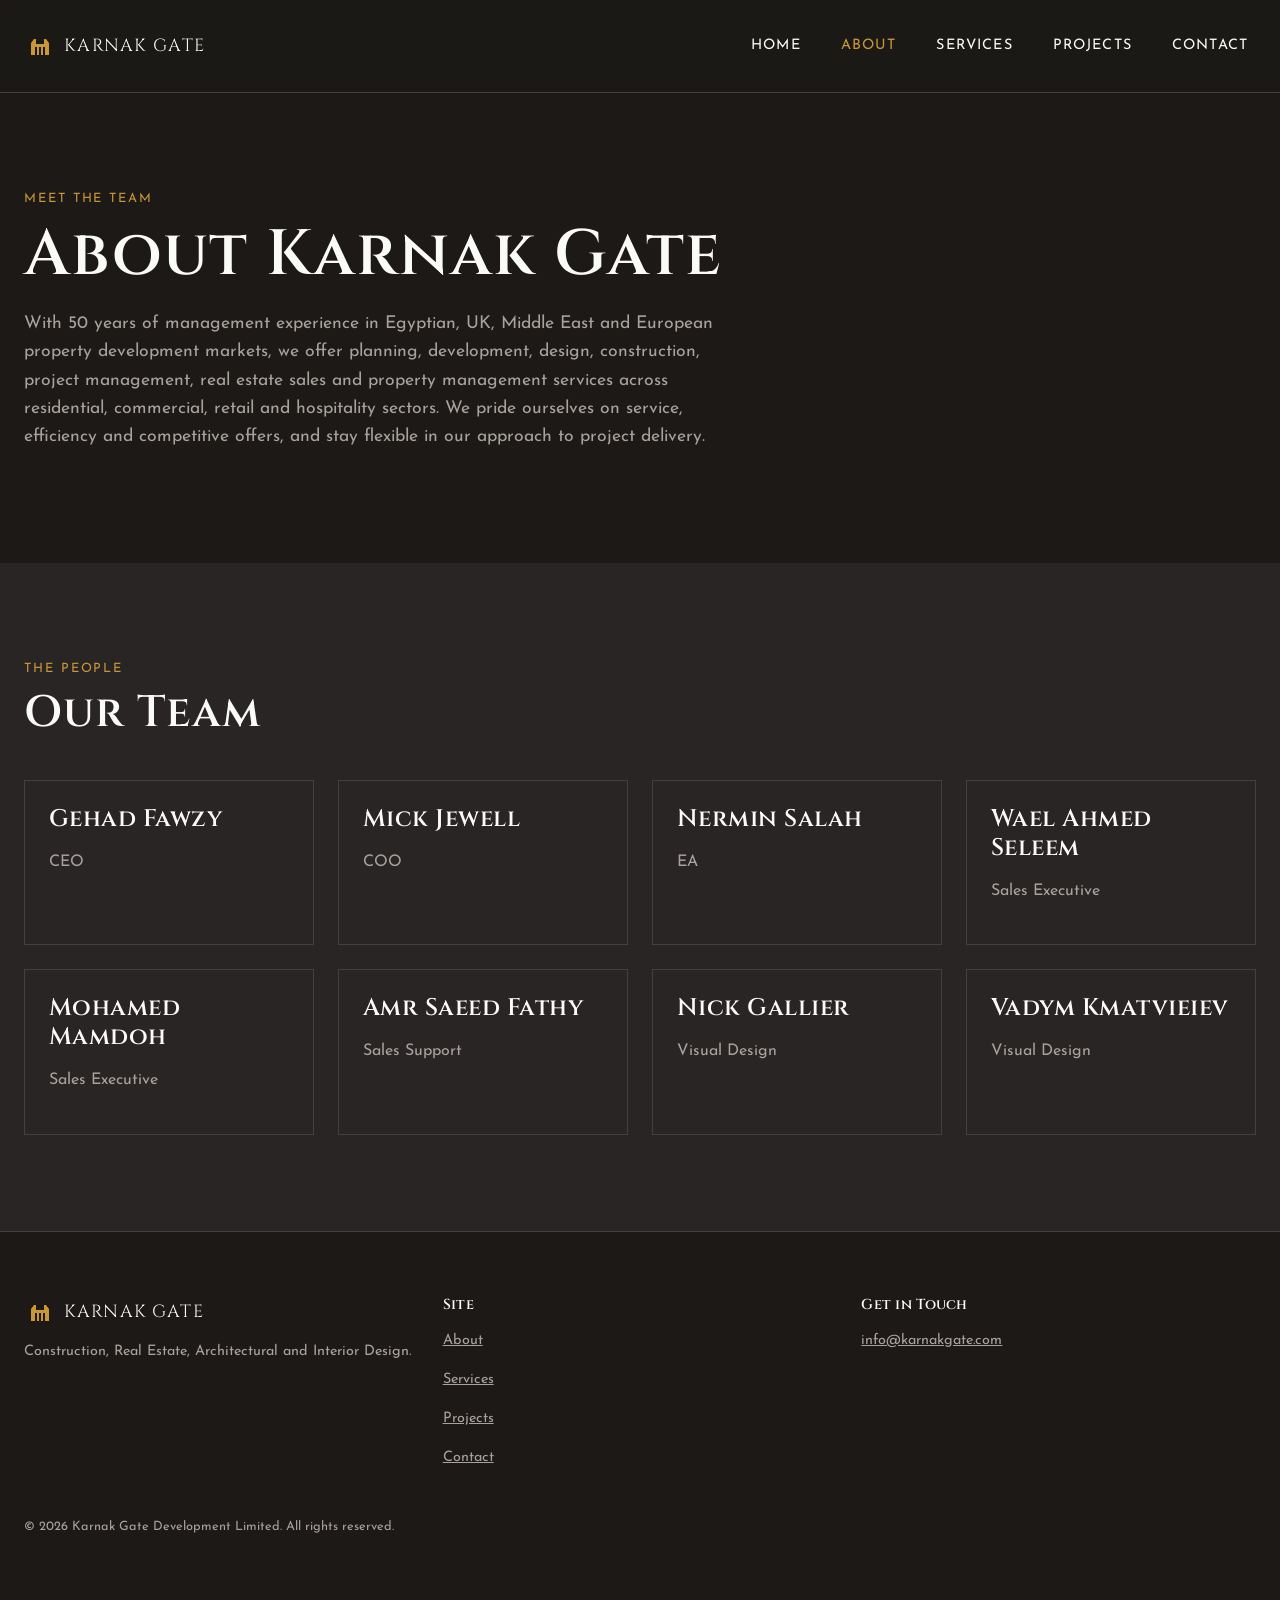
==== about.html @ 5821c365 "Build Karnak Gate static site (5 pages, styles, scripts) Co-Authored-By: Claude Sonnet 5 <noreply@an" ====
<!doctype html>
<html lang="en">
<head>
<meta charset="UTF-8">
<meta name="viewport" content="width=device-width, initial-scale=1">
<title>About | Karnak Gate</title>
<meta name="description" content="Meet the team at Karnak Gate Development Limited — 50 years of property development experience across Egypt, the UK, the Middle East and Europe.">
<link rel="icon" href="favicon.svg" type="image/svg+xml">
<link rel="preconnect" href="https://fonts.googleapis.com">
<link rel="preconnect" href="https://fonts.gstatic.com" crossorigin>
<link href="https://fonts.googleapis.com/css2?family=Cinzel:wght@500;600;700&family=Josefin+Sans:wght@300;400;500;600&display=swap" rel="stylesheet">
<link rel="stylesheet" href="css/styles.css">
</head>
<body>
<a class="skip-link" href="#main">Skip to content</a>
<header class="site-header">
  <div class="container">
    <a class="brand" href="index.html">
      <svg viewBox="0 0 64 64" aria-hidden="true"><path d="M14 50V26l6-8h4v10h16V18h4l6 8v24h-8V34h-4v16h-4V34h-4v16h-4V34h-4v16z"/></svg>
      <span class="brand-name">KARNAK GATE</span>
    </a>
    <nav class="nav" aria-label="Primary">
      <ul class="nav-links" id="nav-links">
        <li><a href="index.html">Home</a></li>
        <li><a href="about.html" aria-current="page">About</a></li>
        <li><a href="services.html">Services</a></li>
        <li><a href="projects.html">Projects</a></li>
        <li><a href="contact.html">Contact</a></li>
      </ul>
      <button class="nav-toggle" aria-label="Toggle navigation menu" aria-expanded="false" aria-controls="nav-links">
        <svg width="20" height="20" viewBox="0 0 20 20" aria-hidden="true"><path d="M2 5h16M2 10h16M2 15h16" stroke="currentColor" stroke-width="2"/></svg>
      </button>
    </nav>
  </div>
</header>

<main id="main">
  <section class="section">
    <div class="container">
      <span class="eyebrow reveal">Meet the Team</span>
      <h1 class="reveal">About Karnak Gate</h1>
      <p class="reveal" style="max-width:720px;font-size:1.1rem;">With 50 years of management experience in Egyptian, UK, Middle East and European property development markets, we offer planning, development, design, construction, project management, real estate sales and property management services across residential, commercial, retail and hospitality sectors. We pride ourselves on service, efficiency and competitive offers, and stay flexible in our approach to project delivery.</p>
    </div>
  </section>

  <section class="section section-panel">
    <div class="container">
      <div class="section-header reveal">
        <span class="eyebrow">The People</span>
        <h2>Our Team</h2>
      </div>
      <div class="card-grid">
        <div class="card reveal"><h3>Gehad Fawzy</h3><p>CEO</p></div>
        <div class="card reveal"><h3>Mick Jewell</h3><p>COO</p></div>
        <div class="card reveal"><h3>Nermin Salah</h3><p>EA</p></div>
        <div class="card reveal"><h3>Wael Ahmed Seleem</h3><p>Sales Executive</p></div>
        <div class="card reveal"><h3>Mohamed Mamdoh</h3><p>Sales Executive</p></div>
        <div class="card reveal"><h3>Amr Saeed Fathy</h3><p>Sales Support</p></div>
        <div class="card reveal"><h3>Nick Gallier</h3><p>Visual Design</p></div>
        <div class="card reveal"><h3>Vadym Kmatvieiev</h3><p>Visual Design</p></div>
      </div>
    </div>
  </section>
</main>

<footer class="site-footer">
  <div class="container footer-grid">
    <div>
      <div class="brand" style="margin-bottom:0.75rem;">
        <svg viewBox="0 0 64 64" width="28" height="28" aria-hidden="true"><path d="M14 50V26l6-8h4v10h16V18h4l6 8v24h-8V34h-4v16h-4V34h-4v16h-4V34h-4v16z" fill="#C9973A"/></svg>
        <span class="brand-name">KARNAK GATE</span>
      </div>
      <p>Construction, Real Estate, Architectural and Interior Design.</p>
    </div>
    <div>
      <h4 style="font-size:0.9rem;color:var(--stone);">Site</h4>
      <p><a href="about.html">About</a></p>
      <p><a href="services.html">Services</a></p>
      <p><a href="projects.html">Projects</a></p>
      <p><a href="contact.html">Contact</a></p>
    </div>
    <div>
      <h4 style="font-size:0.9rem;color:var(--stone);">Get in Touch</h4>
      <p><a href="mailto:info@karnakgate.com">info@karnakgate.com</a></p>
    </div>
  </div>
  <div class="container" style="margin-top:2rem;font-size:0.8rem;">
    &copy; 2026 Karnak Gate Development Limited. All rights reserved.
  </div>
</footer>

<script src="js/main.js" defer></script>
</body>
</html>
---- css/styles.css ----
/* css/styles.css */
:root {
  --ink: #1C1917;
  --panel: #292524;
  --stone: #FAFAF9;
  --muted: #A8A29E;
  --gold: #C9973A;
  --border: #44403C;

  --font-head: 'Cinzel', serif;
  --font-body: 'Josefin Sans', sans-serif;

  --space-1: 0.5rem;
  --space-2: 1rem;
  --space-3: 1.5rem;
  --space-4: 2.5rem;
  --space-5: 4rem;
  --space-6: 6rem;

  --radius: 2px;
  --max-width: 1280px;
}

*, *::before, *::after { box-sizing: border-box; }
html { scroll-behavior: smooth; }
@media (prefers-reduced-motion: reduce) {
  html { scroll-behavior: auto; }
  *, *::before, *::after {
    animation-duration: 0.001ms !important;
    animation-iteration-count: 1 !important;
    transition-duration: 0.001ms !important;
  }
}

body {
  margin: 0;
  background: var(--ink);
  color: var(--stone);
  font-family: var(--font-body);
  font-size: 16px;
  line-height: 1.6;
  -webkit-font-smoothing: antialiased;
}

h1, h2, h3, h4 {
  font-family: var(--font-head);
  font-weight: 600;
  line-height: 1.2;
  margin: 0 0 var(--space-2);
  letter-spacing: 0.02em;
}
h1 { font-size: clamp(2.25rem, 5vw, 4rem); }
h2 { font-size: clamp(1.75rem, 3.5vw, 2.75rem); }
h3 { font-size: clamp(1.25rem, 2vw, 1.5rem); }
p { margin: 0 0 var(--space-2); color: var(--muted); }
a { color: var(--gold); }

img { max-width: 100%; display: block; }

.skip-link {
  position: absolute;
  left: -999px;
  top: 0;
  background: var(--gold);
  color: var(--ink);
  padding: var(--space-1) var(--space-2);
  z-index: 100;
}
.skip-link:focus {
  left: var(--space-2);
  top: var(--space-2);
}

a:focus-visible,
button:focus-visible,
[tabindex]:focus-visible {
  outline: 2px solid var(--gold);
  outline-offset: 3px;
}

.container {
  max-width: var(--max-width);
  margin: 0 auto;
  padding: 0 var(--space-3);
}

/* Header */
.site-header {
  position: sticky;
  top: 0;
  z-index: 50;
  background: rgba(28, 25, 23, 0.92);
  backdrop-filter: blur(6px);
  border-bottom: 1px solid var(--border);
  transition: padding 250ms ease;
}
.site-header .container {
  display: flex;
  align-items: center;
  justify-content: space-between;
  padding-top: var(--space-3);
  padding-bottom: var(--space-3);
  transition: padding 250ms ease;
}
.site-header.is-condensed .container {
  padding-top: var(--space-1);
  padding-bottom: var(--space-1);
}
.brand {
  display: flex;
  align-items: center;
  gap: var(--space-1);
  color: var(--stone);
  text-decoration: none;
  font-family: var(--font-head);
  letter-spacing: 0.08em;
}
.brand svg { width: 32px; height: 32px; fill: var(--gold); }
.brand-name { font-size: 1.1rem; }

.nav { display: flex; align-items: center; gap: var(--space-4); }
.nav-links {
  display: flex;
  gap: var(--space-3);
  list-style: none;
  margin: 0;
  padding: 0;
}
.nav-links a {
  color: var(--stone);
  text-decoration: none;
  font-size: 0.9rem;
  letter-spacing: 0.08em;
  text-transform: uppercase;
  padding: var(--space-1);
  min-height: 44px;
  display: inline-flex;
  align-items: center;
}
.nav-links a:hover,
.nav-links a[aria-current="page"] {
  color: var(--gold);
}
.nav-toggle {
  display: none;
  background: none;
  border: 1px solid var(--border);
  color: var(--stone);
  width: 44px;
  height: 44px;
  cursor: pointer;
}

@media (max-width: 768px) {
  .nav-toggle { display: inline-flex; align-items: center; justify-content: center; }
  .nav-links {
    position: fixed;
    inset: 72px 0 0 0;
    flex-direction: column;
    background: var(--ink);
    padding: var(--space-4) var(--space-3);
    transform: translateY(-8px);
    opacity: 0;
    pointer-events: none;
    transition: opacity 250ms ease, transform 250ms ease;
  }
  .nav-links.is-open {
    opacity: 1;
    transform: translateY(0);
    pointer-events: auto;
  }
  .nav-links a { font-size: 1.1rem; }
}

/* Buttons */
.btn {
  display: inline-flex;
  align-items: center;
  justify-content: center;
  min-height: 44px;
  padding: 0 var(--space-3);
  border: 1px solid var(--gold);
  color: var(--gold);
  text-decoration: none;
  text-transform: uppercase;
  letter-spacing: 0.08em;
  font-size: 0.85rem;
  background: transparent;
  cursor: pointer;
  transition: background 200ms ease, color 200ms ease;
}
.btn:hover { background: var(--gold); color: var(--ink); }
.btn-primary { background: var(--gold); color: var(--ink); }
.btn-primary:hover { background: #dcae52; }

/* Sections */
.section { padding: var(--space-6) 0; }
.section-panel { background: var(--panel); }
.section-header { max-width: 640px; margin-bottom: var(--space-4); }
.eyebrow {
  color: var(--gold);
  text-transform: uppercase;
  letter-spacing: 0.15em;
  font-size: 0.8rem;
  display: block;
  margin-bottom: var(--space-1);
}

/* Hero */
.hero {
  padding: var(--space-6) 0 var(--space-5);
  background:
    radial-gradient(circle at 85% 20%, rgba(201, 151, 58, 0.14), transparent 55%),
    linear-gradient(180deg, var(--ink), #14110f);
  border-bottom: 1px solid var(--border);
}

/* Stat strip */
.stat-strip {
  display: grid;
  grid-template-columns: repeat(auto-fit, minmax(160px, 1fr));
  gap: var(--space-3);
  border-top: 1px solid var(--border);
  border-bottom: 1px solid var(--border);
  padding: var(--space-4) 0;
}
.stat { text-align: center; }
.stat-value {
  font-family: var(--font-head);
  font-size: clamp(2rem, 4vw, 3rem);
  color: var(--gold);
  display: block;
}
.stat-label {
  color: var(--muted);
  text-transform: uppercase;
  letter-spacing: 0.08em;
  font-size: 0.8rem;
}

/* Cards / grid */
.card-grid {
  display: grid;
  grid-template-columns: repeat(auto-fill, minmax(280px, 1fr));
  gap: var(--space-3);
}
.card {
  background: var(--panel);
  border: 1px solid var(--border);
  padding: var(--space-3);
  transition: transform 250ms ease, border-color 250ms ease;
}
.card:hover { transform: translateY(-4px); border-color: var(--gold); }
.card svg { width: 40px; height: 40px; fill: var(--gold); margin-bottom: var(--space-2); }

/* Filter chips */
.filter-bar {
  display: flex;
  flex-wrap: wrap;
  gap: var(--space-1);
  margin-bottom: var(--space-4);
}
.filter-chip {
  min-height: 44px;
  padding: 0 var(--space-2);
  border: 1px solid var(--border);
  background: transparent;
  color: var(--muted);
  cursor: pointer;
  text-transform: uppercase;
  letter-spacing: 0.06em;
  font-size: 0.8rem;
  font-family: var(--font-body);
}
.filter-chip[aria-pressed="true"] {
  border-color: var(--gold);
  color: var(--gold);
}

/* Reveal-on-scroll */
.reveal {
  opacity: 0;
  transform: translateY(12px);
  transition: opacity 350ms ease-out, transform 350ms ease-out;
}
.reveal.is-visible { opacity: 1; transform: translateY(0); }
@media (prefers-reduced-motion: reduce) {
  .reveal { opacity: 1; transform: none; transition: none; }
}

/* Footer */
.site-footer {
  border-top: 1px solid var(--border);
  padding: var(--space-5) 0;
  color: var(--muted);
  font-size: 0.9rem;
}
.site-footer a { color: var(--muted); }
.site-footer a:hover { color: var(--gold); }
.footer-grid {
  display: grid;
  grid-template-columns: repeat(auto-fit, minmax(200px, 1fr));
  gap: var(--space-3);
}
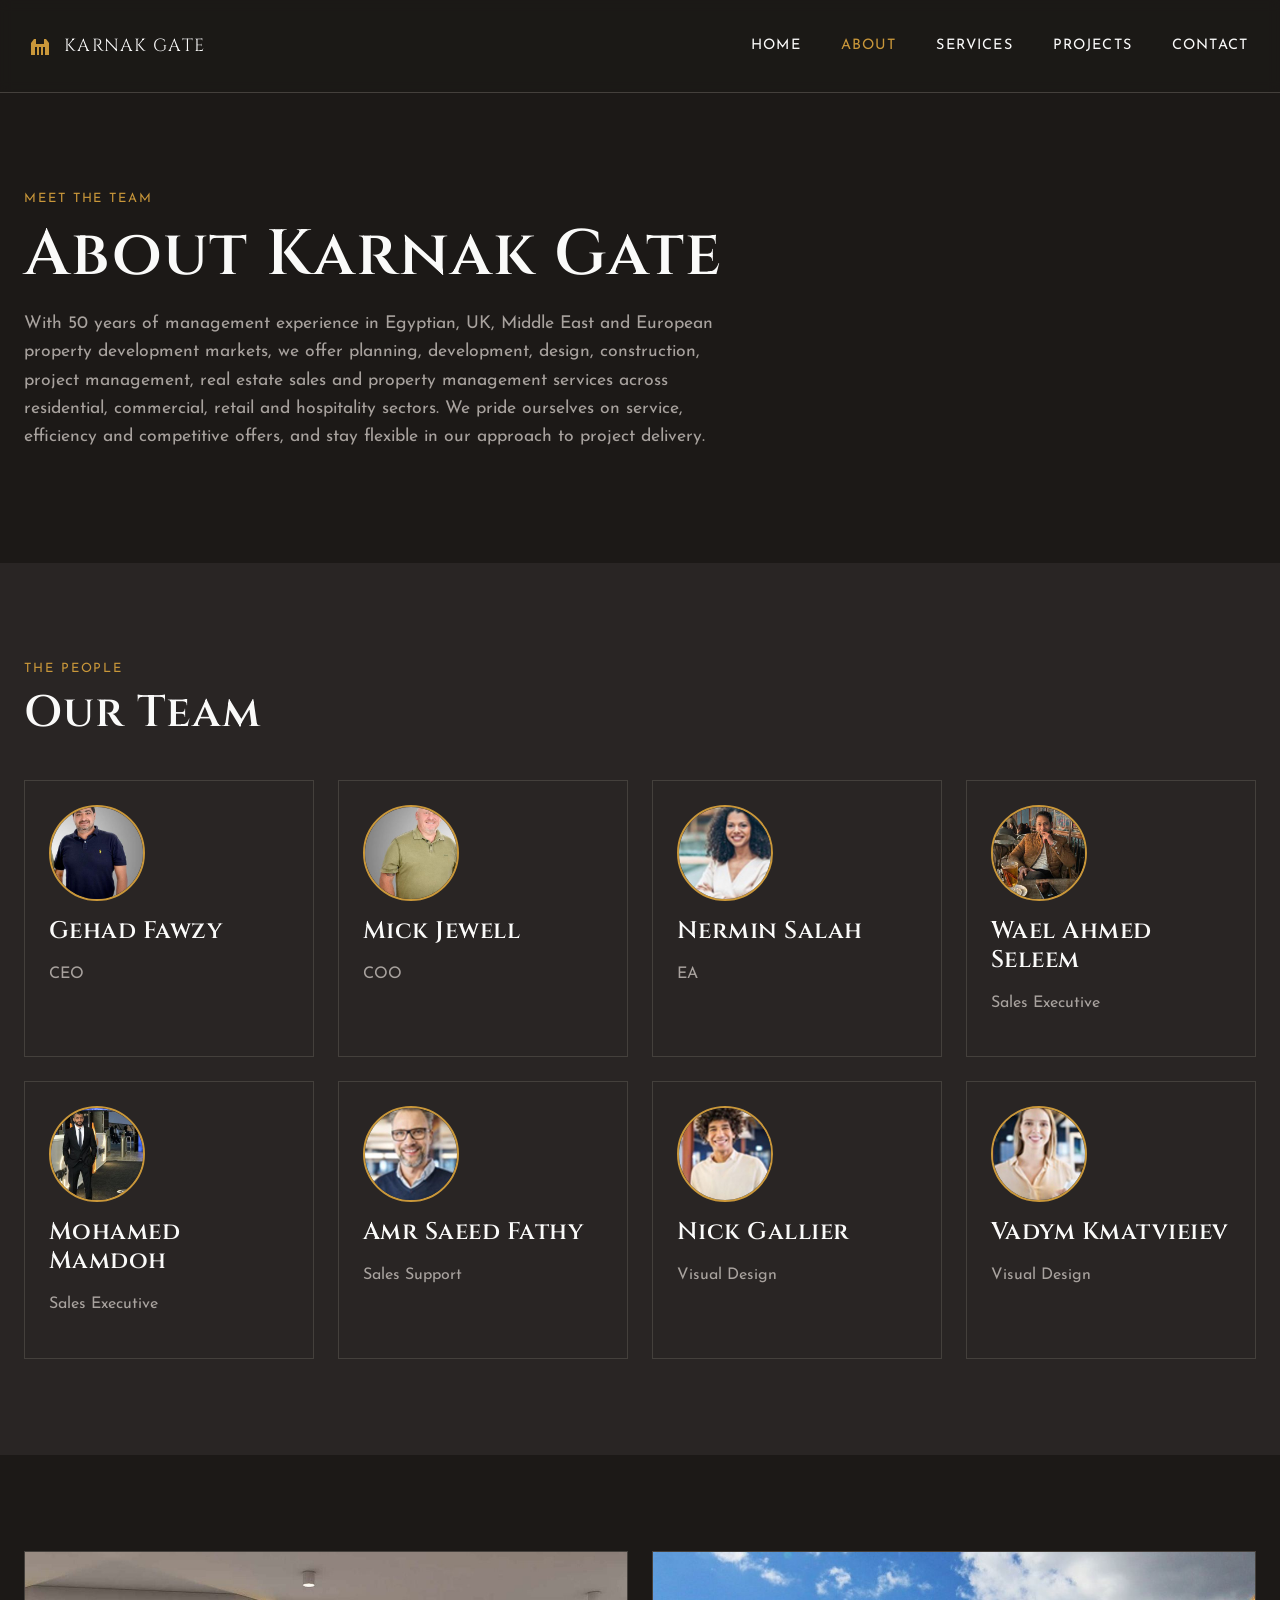
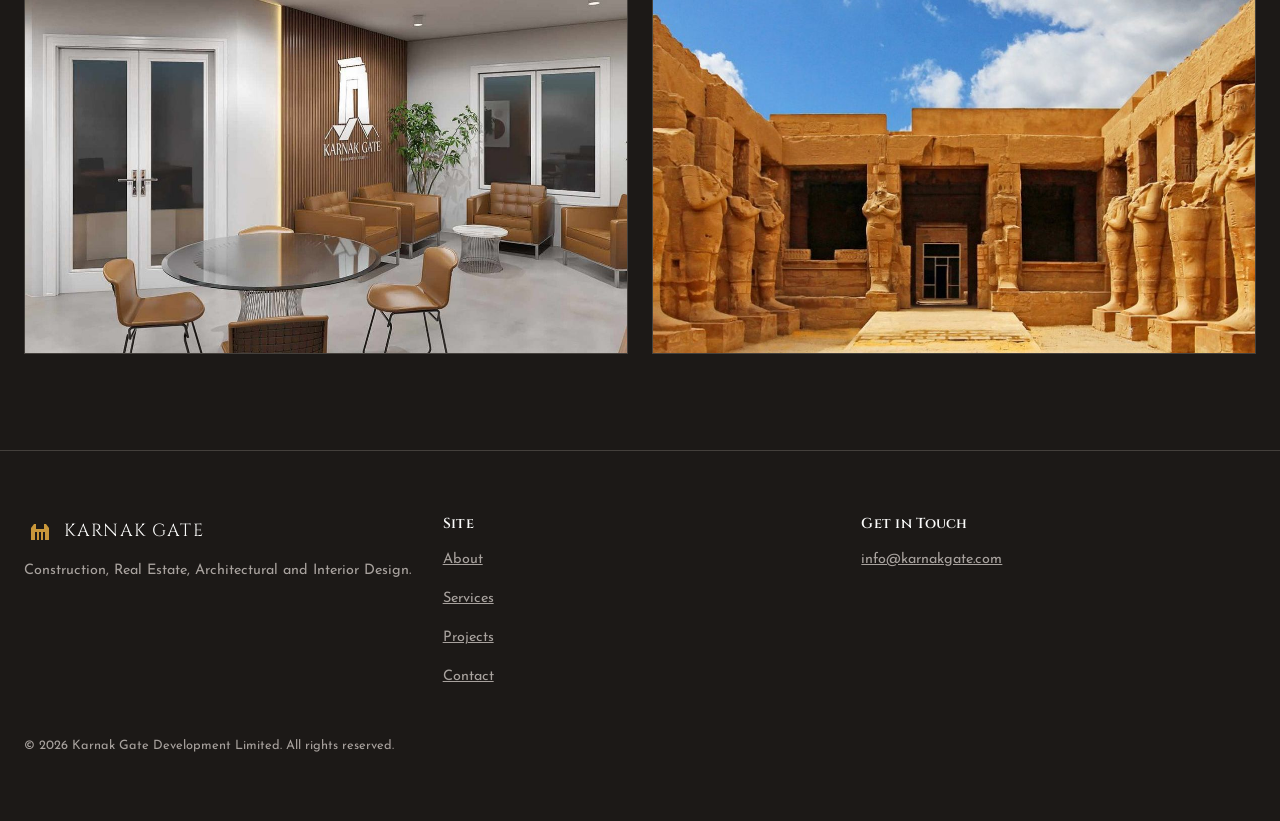
==== commit a9081f50: "Add real photography from the Wix site Pulls real images off the live Wix CDN instead of placeholder" ====
--- a/about.html
+++ b/about.html
@@ -50,14 +50,23 @@
         <h2>Our Team</h2>
       </div>
       <div class="card-grid">
-        <div class="card reveal"><h3>Gehad Fawzy</h3><p>CEO</p></div>
-        <div class="card reveal"><h3>Mick Jewell</h3><p>COO</p></div>
-        <div class="card reveal"><h3>Nermin Salah</h3><p>EA</p></div>
-        <div class="card reveal"><h3>Wael Ahmed Seleem</h3><p>Sales Executive</p></div>
-        <div class="card reveal"><h3>Mohamed Mamdoh</h3><p>Sales Executive</p></div>
-        <div class="card reveal"><h3>Amr Saeed Fathy</h3><p>Sales Support</p></div>
-        <div class="card reveal"><h3>Nick Gallier</h3><p>Visual Design</p></div>
-        <div class="card reveal"><h3>Vadym Kmatvieiev</h3><p>Visual Design</p></div>
+        <div class="card reveal"><img class="team-photo" src="images/team-gehad-fawzy.jpg" alt="Gehad Fawzy" loading="lazy" width="96" height="96"><h3>Gehad Fawzy</h3><p>CEO</p></div>
+        <div class="card reveal"><img class="team-photo" src="images/team-mick-jewell.jpg" alt="Mick Jewell" loading="lazy" width="96" height="96"><h3>Mick Jewell</h3><p>COO</p></div>
+        <div class="card reveal"><img class="team-photo" src="images/team-nermin-salah.jpg" alt="Nermin Salah" loading="lazy" width="96" height="96"><h3>Nermin Salah</h3><p>EA</p></div>
+        <div class="card reveal"><img class="team-photo" src="images/team-wael-ahmed-seleem.jpg" alt="Wael Ahmed Seleem" loading="lazy" width="96" height="96"><h3>Wael Ahmed Seleem</h3><p>Sales Executive</p></div>
+        <div class="card reveal"><img class="team-photo" src="images/team-mohamed-mamdoh.jpg" alt="Mohamed Mamdoh" loading="lazy" width="96" height="96"><h3>Mohamed Mamdoh</h3><p>Sales Executive</p></div>
+        <div class="card reveal"><img class="team-photo" src="images/team-amr-saeed-fathy.jpg" alt="Amr Saeed Fathy" loading="lazy" width="96" height="96"><h3>Amr Saeed Fathy</h3><p>Sales Support</p></div>
+        <div class="card reveal"><img class="team-photo" src="images/team-nick-gallier.jpg" alt="Nick Gallier" loading="lazy" width="96" height="96"><h3>Nick Gallier</h3><p>Visual Design</p></div>
+        <div class="card reveal"><img class="team-photo" src="images/team-vadym-kmatvieiev.jpg" alt="Vadym Kmatvieiev" loading="lazy" width="96" height="96"><h3>Vadym Kmatvieiev</h3><p>Visual Design</p></div>
+      </div>
+    </div>
+  </section>
+
+  <section class="section">
+    <div class="container">
+      <div class="card-grid" style="grid-template-columns: repeat(auto-fit, minmax(320px, 1fr));">
+        <div class="card reveal"><div class="card-media" style="margin:calc(-1 * var(--space-3));"><img src="images/about-office.jpg" alt="Karnak Gate office interior" loading="lazy" width="1200" height="800"></div></div>
+        <div class="card reveal"><div class="card-media" style="margin:calc(-1 * var(--space-3));"><img src="images/about-temple.jpg" alt="Karnak Temple, Egypt" loading="lazy" width="1200" height="800"></div></div>
       </div>
     </div>
   </section>
--- a/css/styles.css
+++ b/css/styles.css
@@ -224,6 +224,9 @@
   border-bottom: 1px solid var(--border);
   padding: var(--space-4) 0;
 }
+@media (max-width: 640px) {
+  .stat-strip { grid-template-columns: repeat(2, 1fr); gap: var(--space-4) var(--space-2); }
+}
 .stat { text-align: center; }
 .stat-value {
   font-family: var(--font-head);
@@ -248,10 +251,37 @@
   background: var(--panel);
   border: 1px solid var(--border);
   padding: var(--space-3);
+  overflow: hidden;
   transition: transform 250ms ease, border-color 250ms ease;
 }
 .card:hover { transform: translateY(-4px); border-color: var(--gold); }
 .card svg { width: 40px; height: 40px; fill: var(--gold); margin-bottom: var(--space-2); }
+
+/* Full-bleed image at the top of a .card, bleeding past the card's own padding */
+.card-media {
+  aspect-ratio: 3 / 2;
+  overflow: hidden;
+  background: var(--ink);
+  margin: calc(-1 * var(--space-3)) calc(-1 * var(--space-3)) var(--space-3);
+}
+.card-media img {
+  width: 100%;
+  height: 100%;
+  object-fit: cover;
+  display: block;
+  transition: transform 400ms ease;
+}
+.card:hover .card-media img { transform: scale(1.06); }
+
+/* Team headshots */
+.team-photo {
+  width: 96px;
+  height: 96px;
+  border-radius: 50%;
+  object-fit: cover;
+  border: 2px solid var(--gold);
+  margin-bottom: var(--space-2);
+}
 
 /* Filter chips */
 .filter-bar {
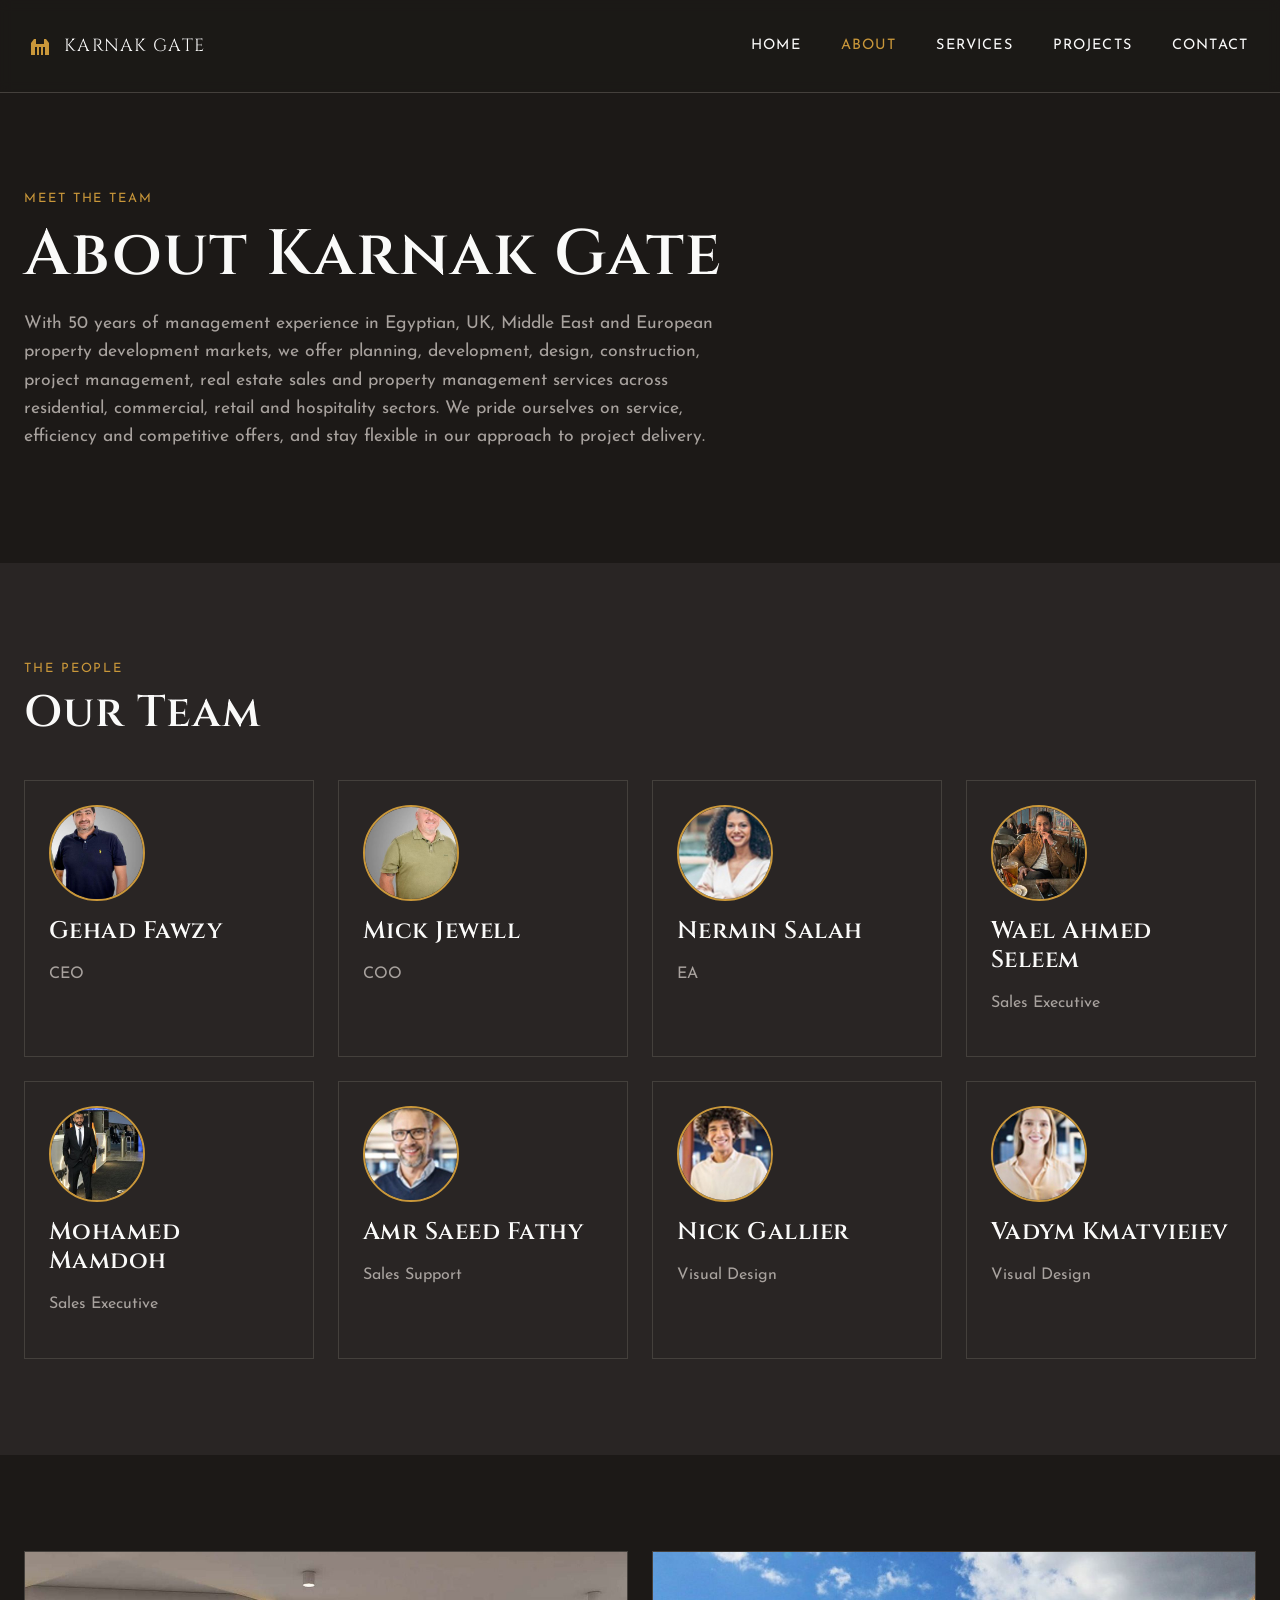
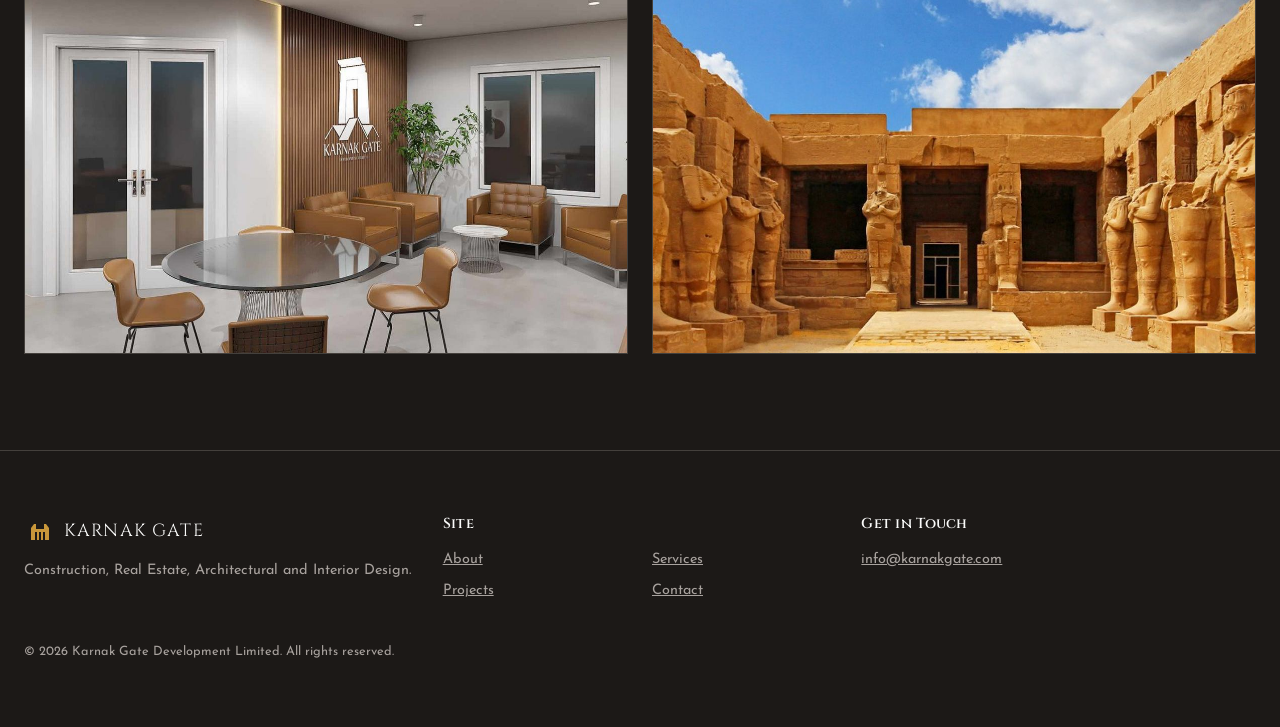
==== commit 0573b963: "Lay out footer site links in two columns Co-Authored-By: Claude Sonnet 5 <noreply@anthropic.com>" ====
--- a/about.html
+++ b/about.html
@@ -83,10 +83,12 @@
     </div>
     <div>
       <h4 style="font-size:0.9rem;color:var(--stone);">Site</h4>
-      <p><a href="about.html">About</a></p>
-      <p><a href="services.html">Services</a></p>
-      <p><a href="projects.html">Projects</a></p>
-      <p><a href="contact.html">Contact</a></p>
+      <div class="footer-links">
+        <p><a href="about.html">About</a></p>
+        <p><a href="services.html">Services</a></p>
+        <p><a href="projects.html">Projects</a></p>
+        <p><a href="contact.html">Contact</a></p>
+      </div>
     </div>
     <div>
       <h4 style="font-size:0.9rem;color:var(--stone);">Get in Touch</h4>
--- a/css/styles.css
+++ b/css/styles.css
@@ -332,3 +332,9 @@
   grid-template-columns: repeat(auto-fit, minmax(200px, 1fr));
   gap: var(--space-3);
 }
+.footer-links {
+  display: grid;
+  grid-template-columns: repeat(2, auto);
+  gap: 0 var(--space-3);
+}
+.footer-links p { margin: 0 0 var(--space-1); }
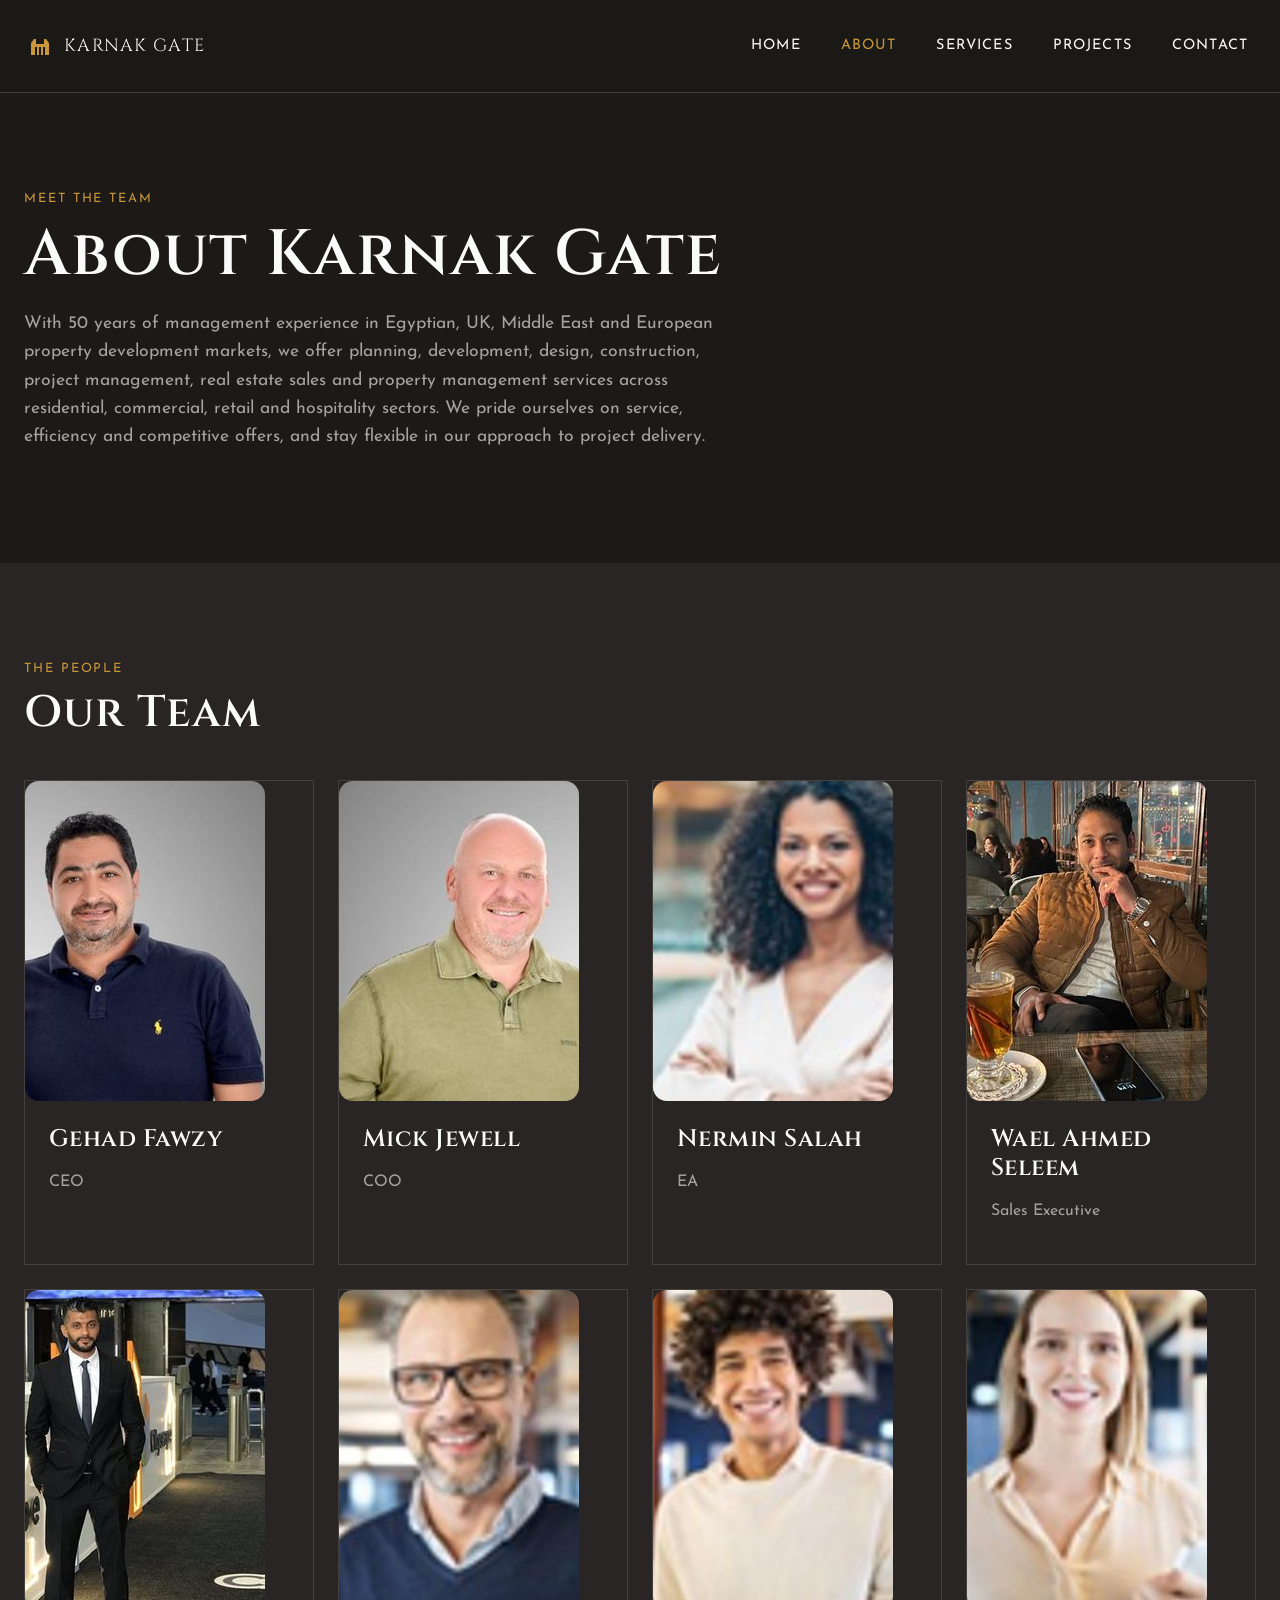
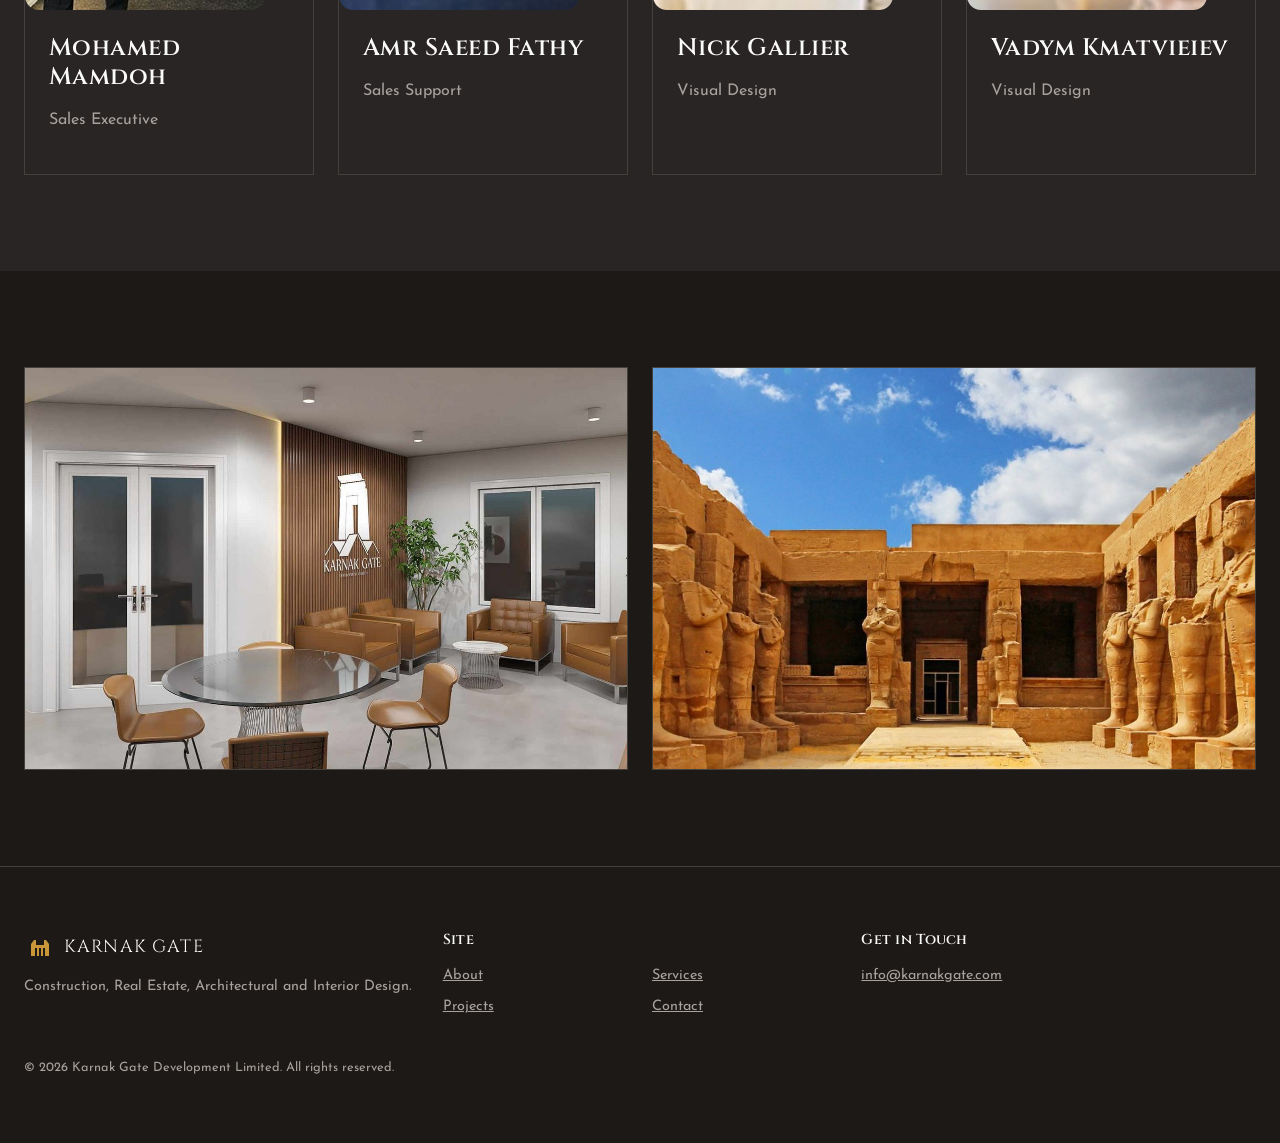
==== commit a1dccd0a: "Bigger rounded-square team photos, fix mobile menu, re-crop headshots - Team photos: large rounded-s" ====
--- a/about.html
+++ b/about.html
@@ -50,14 +50,14 @@
         <h2>Our Team</h2>
       </div>
       <div class="card-grid">
-        <div class="card reveal"><img class="team-photo" src="images/team-gehad-fawzy.jpg" alt="Gehad Fawzy" loading="lazy" width="96" height="96"><h3>Gehad Fawzy</h3><p>CEO</p></div>
-        <div class="card reveal"><img class="team-photo" src="images/team-mick-jewell.jpg" alt="Mick Jewell" loading="lazy" width="96" height="96"><h3>Mick Jewell</h3><p>COO</p></div>
-        <div class="card reveal"><img class="team-photo" src="images/team-nermin-salah.jpg" alt="Nermin Salah" loading="lazy" width="96" height="96"><h3>Nermin Salah</h3><p>EA</p></div>
-        <div class="card reveal"><img class="team-photo" src="images/team-wael-ahmed-seleem.jpg" alt="Wael Ahmed Seleem" loading="lazy" width="96" height="96"><h3>Wael Ahmed Seleem</h3><p>Sales Executive</p></div>
-        <div class="card reveal"><img class="team-photo" src="images/team-mohamed-mamdoh.jpg" alt="Mohamed Mamdoh" loading="lazy" width="96" height="96"><h3>Mohamed Mamdoh</h3><p>Sales Executive</p></div>
-        <div class="card reveal"><img class="team-photo" src="images/team-amr-saeed-fathy.jpg" alt="Amr Saeed Fathy" loading="lazy" width="96" height="96"><h3>Amr Saeed Fathy</h3><p>Sales Support</p></div>
-        <div class="card reveal"><img class="team-photo" src="images/team-nick-gallier.jpg" alt="Nick Gallier" loading="lazy" width="96" height="96"><h3>Nick Gallier</h3><p>Visual Design</p></div>
-        <div class="card reveal"><img class="team-photo" src="images/team-vadym-kmatvieiev.jpg" alt="Vadym Kmatvieiev" loading="lazy" width="96" height="96"><h3>Vadym Kmatvieiev</h3><p>Visual Design</p></div>
+        <div class="card reveal"><img class="team-photo" src="images/team-gehad-fawzy.jpg" alt="Gehad Fawzy" loading="lazy" width="320" height="320"><h3>Gehad Fawzy</h3><p>CEO</p></div>
+        <div class="card reveal"><img class="team-photo" src="images/team-mick-jewell.jpg" alt="Mick Jewell" loading="lazy" width="320" height="320"><h3>Mick Jewell</h3><p>COO</p></div>
+        <div class="card reveal"><img class="team-photo" src="images/team-nermin-salah.jpg" alt="Nermin Salah" loading="lazy" width="320" height="320"><h3>Nermin Salah</h3><p>EA</p></div>
+        <div class="card reveal"><img class="team-photo" src="images/team-wael-ahmed-seleem.jpg" alt="Wael Ahmed Seleem" loading="lazy" width="320" height="320"><h3>Wael Ahmed Seleem</h3><p>Sales Executive</p></div>
+        <div class="card reveal"><img class="team-photo" src="images/team-mohamed-mamdoh.jpg" alt="Mohamed Mamdoh" loading="lazy" width="320" height="320"><h3>Mohamed Mamdoh</h3><p>Sales Executive</p></div>
+        <div class="card reveal"><img class="team-photo" src="images/team-amr-saeed-fathy.jpg" alt="Amr Saeed Fathy" loading="lazy" width="320" height="320"><h3>Amr Saeed Fathy</h3><p>Sales Support</p></div>
+        <div class="card reveal"><img class="team-photo" src="images/team-nick-gallier.jpg" alt="Nick Gallier" loading="lazy" width="320" height="320"><h3>Nick Gallier</h3><p>Visual Design</p></div>
+        <div class="card reveal"><img class="team-photo" src="images/team-vadym-kmatvieiev.jpg" alt="Vadym Kmatvieiev" loading="lazy" width="320" height="320"><h3>Vadym Kmatvieiev</h3><p>Visual Design</p></div>
       </div>
     </div>
   </section>
--- a/css/styles.css
+++ b/css/styles.css
@@ -152,13 +152,15 @@
 }
 
 @media (max-width: 768px) {
-  .nav-toggle { display: inline-flex; align-items: center; justify-content: center; }
+  .nav-toggle { display: inline-flex; align-items: center; justify-content: center; position: relative; z-index: 101; }
   .nav-links {
     position: fixed;
-    inset: 72px 0 0 0;
+    inset: 0;
+    z-index: 100;
     flex-direction: column;
+    justify-content: center;
     background: var(--ink);
-    padding: var(--space-4) var(--space-3);
+    padding: var(--space-6) var(--space-3);
     transform: translateY(-8px);
     opacity: 0;
     pointer-events: none;
@@ -170,6 +172,7 @@
     pointer-events: auto;
   }
   .nav-links a { font-size: 1.1rem; }
+  body.nav-open { overflow: hidden; }
 }
 
 /* Buttons */
@@ -273,15 +276,17 @@
 }
 .card:hover .card-media img { transform: scale(1.06); }
 
-/* Team headshots */
+/* Team headshots — large rounded-square photo bleeding to the card's edges */
 .team-photo {
-  width: 96px;
-  height: 96px;
-  border-radius: 50%;
+  width: calc(100% + 2 * var(--space-3));
+  aspect-ratio: 1 / 1;
   object-fit: cover;
-  border: 2px solid var(--gold);
-  margin-bottom: var(--space-2);
-}
+  border-radius: 14px;
+  margin: calc(-1 * var(--space-3)) calc(-1 * var(--space-3)) var(--space-3);
+  display: block;
+  transition: transform 400ms ease;
+}
+.card:hover .team-photo { transform: scale(1.04); }
 
 /* Filter chips */
 .filter-bar {
